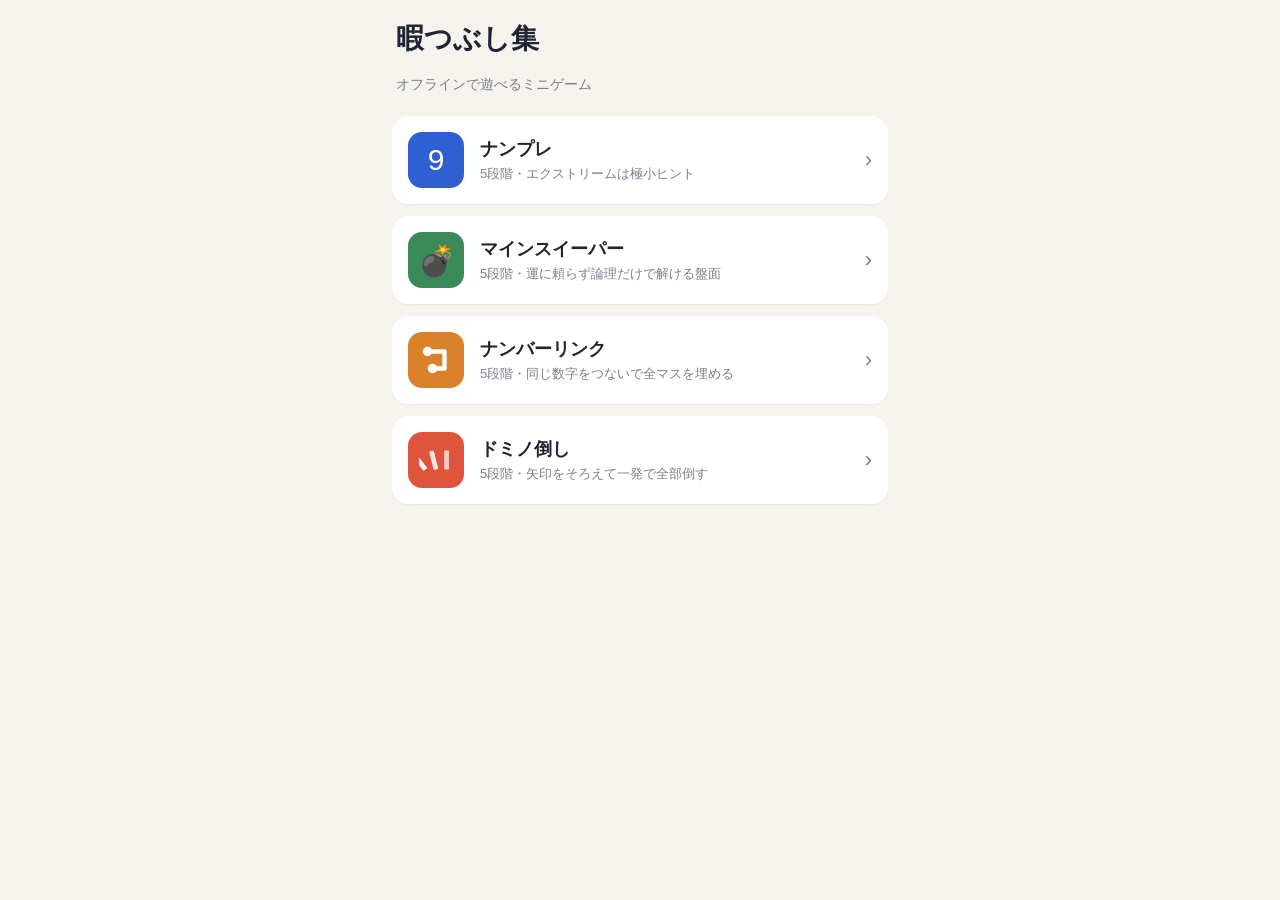
==== index.html @ 3a3f2299 "ドミノ倒し実装" ====
<!doctype html>
<html lang="ja">
<head>
  <meta charset="utf-8">
  <meta name="viewport" content="width=device-width, initial-scale=1, viewport-fit=cover, user-scalable=no">
  <title>暇つぶし集</title>
  <meta name="theme-color" content="#f6f3ee">
  <meta name="apple-mobile-web-app-capable" content="yes">
  <meta name="mobile-web-app-capable" content="yes">
  <meta name="apple-mobile-web-app-status-bar-style" content="default">
  <meta name="apple-mobile-web-app-title" content="暇つぶし集">
  <link rel="apple-touch-icon" href="icons/icon-180.png">
  <link rel="manifest" href="manifest.json">
  <link rel="stylesheet" href="style.css">
  <style>
    .hub h1 { font-size: 28px; margin: 8px 4px 4px; }
    .hub .sub { color: var(--muted); margin: 0 4px 8px; font-size: 14px; }
    .games { display: grid; gap: 12px; }
    .game {
      display: flex; align-items: center; gap: 16px;
      background: var(--surface); border-radius: 16px; padding: 16px;
      color: inherit; text-decoration: none;
      box-shadow: 0 1px 2px rgba(0,0,0,.06);
    }
    .game:active { transform: scale(.98); }
    .game .ico {
      width: 56px; height: 56px; border-radius: 14px; flex: none;
      display: flex; align-items: center; justify-content: center;
      font-size: 30px; color: #fff;
    }
    .game h2 { font-size: 18px; margin: 0 0 4px; }
    .game p { margin: 0; font-size: 13px; color: var(--muted); }
    .game .resume { color: var(--accent); font-weight: 600; }
    .chev { margin-left: auto; color: var(--muted); font-size: 22px; }
    .hub .offline { margin-top: auto; }
  </style>
</head>
<body>
  <main class="app hub">
    <h1>暇つぶし集</h1>
    <p class="sub">オフラインで遊べるミニゲーム</p>

    <nav class="games">
      <a class="game" href="numpre.html">
        <div class="ico" style="background:#2f5fd0">9</div>
        <div>
          <h2>ナンプレ</h2>
          <p id="numpreInfo">5段階・エクストリームは極小ヒント</p>
        </div>
        <span class="chev">›</span>
      </a>
      <a class="game" href="mines.html">
        <div class="ico" style="background:#3b8a5a">💣</div>
        <div>
          <h2>マインスイーパー</h2>
          <p id="minesInfo">5段階・運に頼らず論理だけで解ける盤面</p>
        </div>
        <span class="chev">›</span>
      </a>
      <a class="game" href="link.html">
        <div class="ico" style="background:#d9822b">
          <svg viewBox="0 0 10 10" width="34" height="34" aria-hidden="true">
            <path d="M2.5 2.5 H7.5 V7.5 H4" fill="none" stroke="#fff" stroke-width="1.3" stroke-linecap="round" stroke-linejoin="round"/>
            <circle cx="2.5" cy="2.5" r="1.4" fill="#fff"/><circle cx="4" cy="7.5" r="1.4" fill="#fff"/>
          </svg>
        </div>
        <div>
          <h2>ナンバーリンク</h2>
          <p id="linkInfo">5段階・同じ数字をつないで全マスを埋める</p>
        </div>
        <span class="chev">›</span>
      </a>
      <a class="game" href="domino.html">
        <div class="ico" style="background:#e0533d">
          <svg viewBox="0 0 10 10" width="34" height="34" aria-hidden="true">
            <rect x="1.2" y="2.2" width="1.4" height="5.6" rx=".3" fill="#fff" transform="rotate(-38 1.9 7.8)"/>
            <rect x="4.3" y="2.2" width="1.4" height="5.6" rx=".3" fill="#fff" fill-opacity=".85" transform="rotate(-14 5 7.8)"/>
            <rect x="7.4" y="2.2" width="1.4" height="5.6" rx=".3" fill="#fff" fill-opacity=".7"/>
          </svg>
        </div>
        <div>
          <h2>ドミノ倒し</h2>
          <p id="dominoInfo">5段階・矢印をそろえて一発で全部倒す</p>
        </div>
        <span class="chev">›</span>
      </a>
    </nav>

    <p id="offline" class="offline"></p>
  </main>

  <script>
    // 途中のゲームがあれば「続きから」と表示
    function read(key) { try { return JSON.parse(localStorage.getItem(key)); } catch { return null; } }
    const n = read('numpre-save-v1');
    if (n && !n.completed && n.history && n.history.length) {
      document.getElementById('numpreInfo').innerHTML = '<span class="resume">続きから遊べます</span>';
    }
    const m = read('mines-save-v1');
    if (m && m.status === 'playing') {
      document.getElementById('minesInfo').innerHTML = '<span class="resume">続きから遊べます</span>';
    }
    const l = read('link-save-v1');
    if (l && l.status === 'playing' && l.history && l.history.length) {
      document.getElementById('linkInfo').innerHTML = '<span class="resume">続きから遊べます</span>';
    }
    const dm = read('domino-save-v1');
    if (dm && dm.status === 'playing' && ((dm.history && dm.history.length) || dm.tries)) {
      document.getElementById('dominoInfo').innerHTML = '<span class="resume">続きから遊べます</span>';
    }
    if ('serviceWorker' in navigator) navigator.serviceWorker.register('sw.js').catch(() => {});
  </script>
</body>
</html>
---- style.css ----
:root {
  --bg: #f6f3ee;
  --surface: #ffffff;
  --ink: #1f2430;
  --muted: #7a7f8c;
  --line: #cfd3db;
  --line-strong: #1f2430;
  --given: #1f2430;
  --input: #2f5fd0;
  --error: #d23c3c;
  --error-bg: #fbe3e3;
  --peer: #e9edf5;
  --same: #c9d6f2;
  --selected: #a9c0f0;
  --accent: #2f5fd0;
}
@media (prefers-color-scheme: dark) {
  :root {
    --bg: #15171c;
    --surface: #1e2129;
    --ink: #e8eaf0;
    --muted: #8b90a0;
    --line: #3a3f4c;
    --line-strong: #c3c7d2;
    --given: #e8eaf0;
    --input: #7fa2ff;
    --error: #ff7070;
    --error-bg: #4a2427;
    --peer: #262a35;
    --same: #2f3b5a;
    --selected: #3b4f80;
    --accent: #7fa2ff;
  }
}

* { box-sizing: border-box; -webkit-tap-highlight-color: transparent; }
html, body { margin: 0; height: 100%; }
body {
  background: var(--bg);
  color: var(--ink);
  font-family: -apple-system, BlinkMacSystemFont, "Hiragino Sans", "Noto Sans JP", sans-serif;
  touch-action: manipulation;        /* ダブルタップ拡大を防ぐ */
  -webkit-user-select: none;
  user-select: none;
  overscroll-behavior: none;
}
button, select { font: inherit; color: inherit; }

.app {
  max-width: 520px;
  margin: 0 auto;
  min-height: 100%;
  padding: calc(env(safe-area-inset-top) + 12px) 12px calc(env(safe-area-inset-bottom) + 16px);
  display: flex;
  flex-direction: column;
  gap: 14px;
}

/* ヘッダー */
.top { display: flex; align-items: center; justify-content: space-between; gap: 8px; }
.top select {
  background: var(--surface);
  border: 1px solid var(--line);
  border-radius: 10px;
  padding: 8px 10px;
}
.status { display: flex; gap: 12px; color: var(--muted); font-variant-numeric: tabular-nums; font-size: 15px; }
.btn-text { background: none; border: none; color: var(--accent); font-weight: 600; padding: 8px 4px; }

.offline { margin: -6px 0 0; font-size: 12px; color: var(--muted); text-align: center; }
.offline.ok { color: #2e9e5b; }
.offline.warn { color: var(--error); }

/* 盤面 */
.board {
  display: grid;
  grid-template-columns: repeat(9, 1fr);
  grid-template-rows: repeat(9, 1fr);   /* 数字のない行がつぶれないように */
  aspect-ratio: 1;
  width: 100%;
  background: var(--surface);
  border: 2px solid var(--line-strong);
  border-radius: 6px;
  overflow: hidden;
}
.cell {
  position: relative;
  min-width: 0; min-height: 0;
  display: flex; align-items: center; justify-content: center;
  border-right: 1px solid var(--line);
  border-bottom: 1px solid var(--line);
  font-size: clamp(20px, 6.5vw, 32px);
  font-variant-numeric: tabular-nums;
  color: var(--input);
  cursor: pointer;
}
.cell:nth-child(9n) { border-right: none; }
.cell:nth-child(n+73) { border-bottom: none; }
.cell.box-r { border-right: 2px solid var(--line-strong); }
.cell.box-b { border-bottom: 2px solid var(--line-strong); }
.cell.given { color: var(--given); font-weight: 600; }
.cell.peer { background: var(--peer); }
.cell.same { background: var(--same); }
.cell.selected { background: var(--selected); }
.cell.error { color: var(--error); }
.cell.error:not(.selected) { background: var(--error-bg); }
.cell.flash { animation: flash .5s ease; }
@keyframes flash { 50% { background: var(--same); } }

.notes {
  position: absolute; inset: 1px;
  display: grid; grid-template-columns: repeat(3, 1fr); grid-template-rows: repeat(3, 1fr);
  font-size: clamp(8px, 2.4vw, 12px);
  color: var(--muted);
  line-height: 1;
}
.notes span { display: flex; align-items: center; justify-content: center; }
.notes span.hl { color: var(--accent); font-weight: 700; }

/* ツール */
.tools { display: grid; grid-template-columns: repeat(4, 1fr); gap: 6px; }
.tool {
  position: relative;
  display: flex; flex-direction: column; align-items: center; gap: 2px;
  background: none; border: none; padding: 6px 0;
  font-size: 12px; color: var(--muted);
}
.tool .icon { font-size: 22px; color: var(--ink); line-height: 1.1; }
.tool.on .icon, .tool.on { color: var(--accent); }
.badge {
  position: absolute; top: 0; right: 18%;
  font-size: 9px; padding: 1px 4px; border-radius: 6px;
  background: var(--line); color: var(--ink);
}
.tool.on .badge { background: var(--accent); color: var(--surface); }

/* 数字パッド */
.pad { display: grid; grid-template-columns: repeat(9, 1fr); gap: 4px; }
.num {
  display: flex; flex-direction: column; align-items: center;
  background: none; border: none; padding: 4px 0;
  font-size: clamp(26px, 8vw, 36px); color: var(--accent);
}
.num small { font-size: 11px; color: var(--muted); }
.num:disabled { visibility: hidden; }
.num:active { transform: scale(.9); }

/* ダイアログ */
.overlay {
  position: fixed; inset: 0; background: rgba(0,0,0,.4);
  display: flex; align-items: center; justify-content: center; padding: 24px;
}
.overlay[hidden] { display: none; }
.dialog {
  background: var(--surface); border-radius: 16px; padding: 24px;
  width: 100%; max-width: 320px; text-align: center;
}
.dialog h2 { margin: 0 0 8px; }
.dialog p { color: var(--muted); white-space: pre-line; margin: 0 0 20px; line-height: 1.6; }
.loading .dialog { max-width: 220px; }
.loading .dialog p { margin: 12px 0 0; }
.spinner {
  width: 36px; height: 36px; margin: 0 auto;
  border: 4px solid var(--line); border-top-color: var(--accent);
  border-radius: 50%; animation: spin .8s linear infinite;
}
@keyframes spin { to { transform: rotate(360deg); } }
.btn-primary {
  width: 100%; padding: 12px; border: none; border-radius: 10px;
  background: var(--accent); color: var(--surface); font-weight: 700;
}

/* ゲーム一覧へ戻るボタン（全ゲーム共通） */
.back {
  font-size: 34px; line-height: 1; color: var(--accent);
  text-decoration: none; padding: 0 6px 4px 0;
}

/* ===== 配置の調整（layout.js） ===== */
.app { transform-origin: top center; position: relative; }
body.moved { position: fixed; inset: 0; overflow: hidden; }
body.moved .app { min-height: 0; }
.layout-btn {
  flex: none; display: flex; align-items: center; justify-content: center;
  width: 34px; height: 34px; padding: 0; border: none; border-radius: 10px;
  background: none; color: var(--muted);
}
body.layout-editing .layout-btn { background: var(--accent); color: var(--surface); position: relative; z-index: 60; }
.layout-cover {
  display: none; position: absolute; inset: 0; z-index: 50;
  border: 2px dashed var(--accent); border-radius: 14px;
  background: color-mix(in srgb, var(--accent) 8%, transparent);
  touch-action: none; align-items: center; justify-content: center; text-align: center;
}
.layout-cover span {
  background: var(--accent); color: var(--surface); font-size: 13px; font-weight: 700;
  padding: 8px 14px; border-radius: 999px; line-height: 1.5;
}
body.layout-editing .layout-cover { display: flex; }
.layout-panel {
  position: fixed; left: 8px; right: 8px; bottom: calc(env(safe-area-inset-bottom) + 8px);
  max-width: 520px; margin: 0 auto; z-index: 100;
  background: var(--surface); border-radius: 16px; padding: 12px 14px;
  box-shadow: 0 6px 24px rgba(0,0,0,.18);
  display: grid; gap: 10px;
}
.layout-panel[hidden] { display: none; }
.lp-row { display: flex; align-items: center; gap: 10px; }
.lp-row input { flex: 1; accent-color: var(--accent); }
.lp-label { font-size: 13px; color: var(--muted); }
.lp-pct { width: 3em; text-align: right; font-variant-numeric: tabular-nums; font-size: 13px; }
.lp-btns button {
  flex: 1; padding: 9px 0; border: 1px solid var(--line); border-radius: 10px;
  background: none; font-size: 13px; font-weight: 600;
}
.lp-btns .lp-done { background: var(--accent); border-color: var(--accent); color: var(--surface); }

/* ヘッダーの文字を折り返さない */
.top > * { white-space: nowrap; }
.top select { min-width: 0; flex: 0 1 auto; text-overflow: ellipsis; }
.top .status { gap: 8px; }
.top select { font-size: 15px; padding: 7px 4px 7px 8px; }
.top { gap: 6px; }
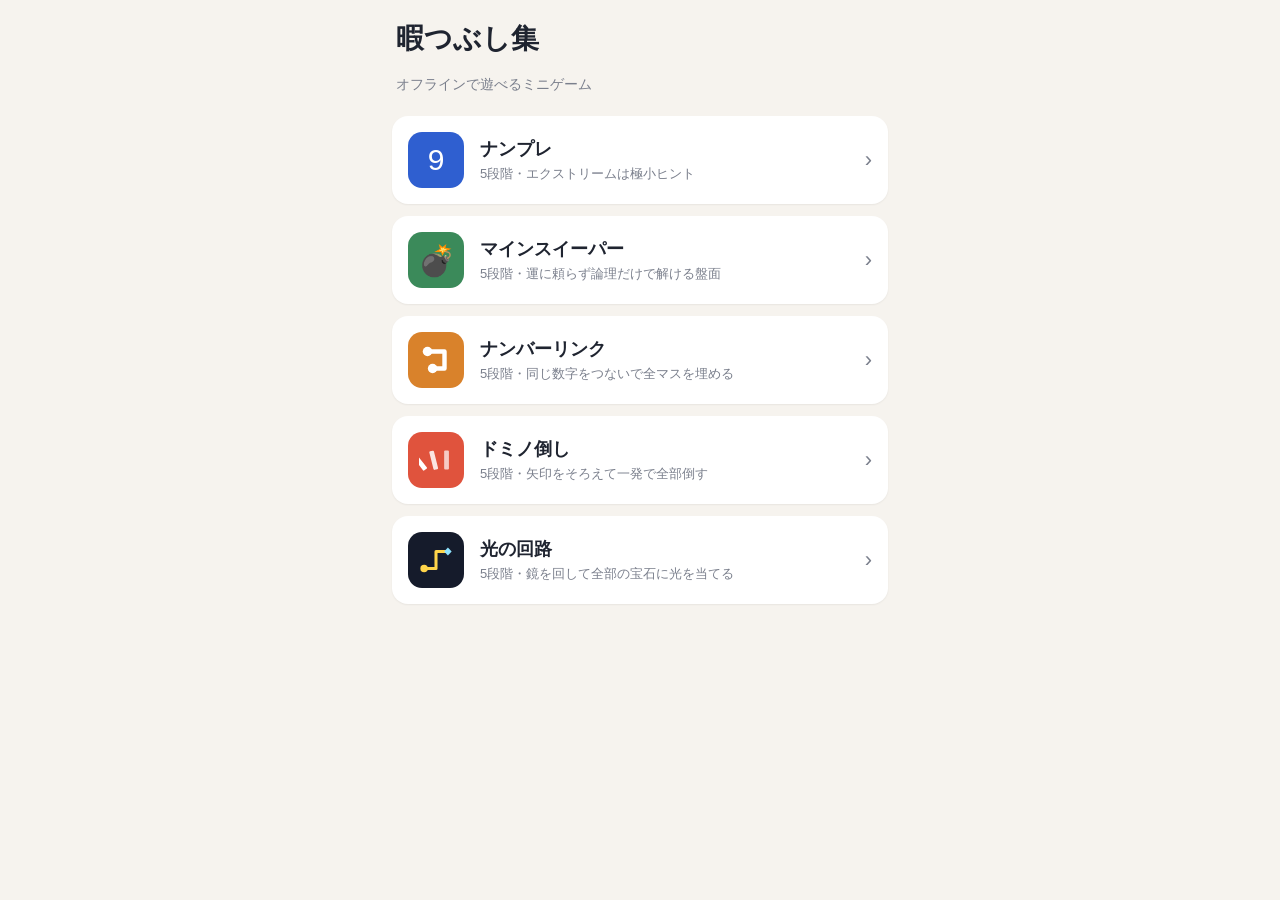
==== commit 85e01636: "光の回路実装" ====
--- a/index.html
+++ b/index.html
@@ -84,6 +84,20 @@
         </div>
         <span class="chev">›</span>
       </a>
+      <a class="game" href="light.html">
+        <div class="ico" style="background:#151b2b">
+          <svg viewBox="0 0 10 10" width="34" height="34" aria-hidden="true">
+            <path d="M1.5 7.5 H5 V2.5 H8.5" fill="none" stroke="#ffd54a" stroke-width=".9" stroke-linecap="round" stroke-linejoin="round"/>
+            <circle cx="1.5" cy="7.5" r="1.1" fill="#ffd54a"/>
+            <path d="M8.5 1.3 L9.6 2.5 L8.5 3.7 L7.4 2.5 Z" fill="#8fe3ff"/>
+          </svg>
+        </div>
+        <div>
+          <h2>光の回路</h2>
+          <p id="lightInfo">5段階・鏡を回して全部の宝石に光を当てる</p>
+        </div>
+        <span class="chev">›</span>
+      </a>
     </nav>
 
     <p id="offline" class="offline"></p>
@@ -108,6 +122,10 @@
     if (dm && dm.status === 'playing' && ((dm.history && dm.history.length) || dm.tries)) {
       document.getElementById('dominoInfo').innerHTML = '<span class="resume">続きから遊べます</span>';
     }
+    const lt = read('light-save-v1');
+    if (lt && lt.status === 'playing' && lt.taps) {
+      document.getElementById('lightInfo').innerHTML = '<span class="resume">続きから遊べます</span>';
+    }
     if ('serviceWorker' in navigator) navigator.serviceWorker.register('sw.js').catch(() => {});
   </script>
 </body>
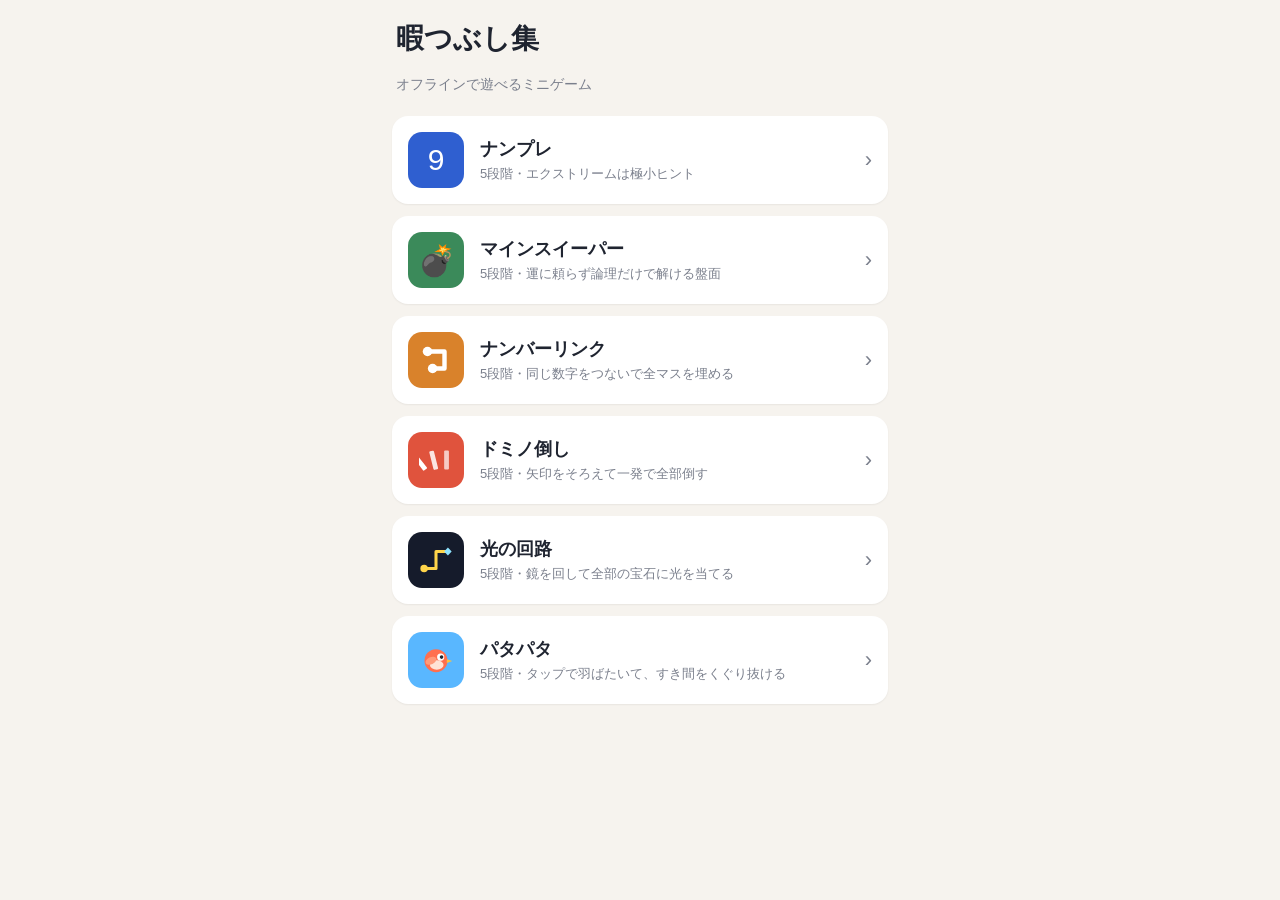
==== commit b9a47e57: "ぱたぱた" ====
--- a/index.html
+++ b/index.html
@@ -98,6 +98,22 @@
         </div>
         <span class="chev">›</span>
       </a>
+      <a class="game" href="flappy.html">
+        <div class="ico" style="background:#59b7ff">
+          <svg viewBox="0 0 10 10" width="36" height="36" aria-hidden="true">
+            <circle cx="5" cy="5.2" r="3.2" fill="#ff6f4f"/>
+            <ellipse cx="5.2" cy="6.4" rx="1.9" ry="1.3" fill="#ffe3d6"/>
+            <ellipse cx="3.6" cy="5.2" rx="1.6" ry="1" fill="#ff9a7a" transform="rotate(-25 3.6 5.2)"/>
+            <circle cx="6.3" cy="4.2" r="1" fill="#fff"/><circle cx="6.55" cy="4.2" r=".5" fill="#1f2430"/>
+            <path d="M8 4.8 L9.5 5.3 L8 5.8 Z" fill="#ffc23d"/>
+          </svg>
+        </div>
+        <div>
+          <h2>パタパタ</h2>
+          <p id="flappyInfo">5段階・タップで羽ばたいて、すき間をくぐり抜ける</p>
+        </div>
+        <span class="chev">›</span>
+      </a>
     </nav>
 
     <p id="offline" class="offline"></p>
@@ -126,6 +142,11 @@
     if (lt && lt.status === 'playing' && lt.taps) {
       document.getElementById('lightInfo').innerHTML = '<span class="resume">続きから遊べます</span>';
     }
+    const fs = read('flappy-stats-v1');
+    if (fs) {
+      const best = Math.max(0, ...Object.values(fs).map((v) => v.best || 0));
+      if (best > 0) document.getElementById('flappyInfo').innerHTML = `<span class="resume">ベスト ${best}</span>・タップで羽ばたいて、すき間をくぐる`;
+    }
     if ('serviceWorker' in navigator) navigator.serviceWorker.register('sw.js').catch(() => {});
   </script>
 </body>
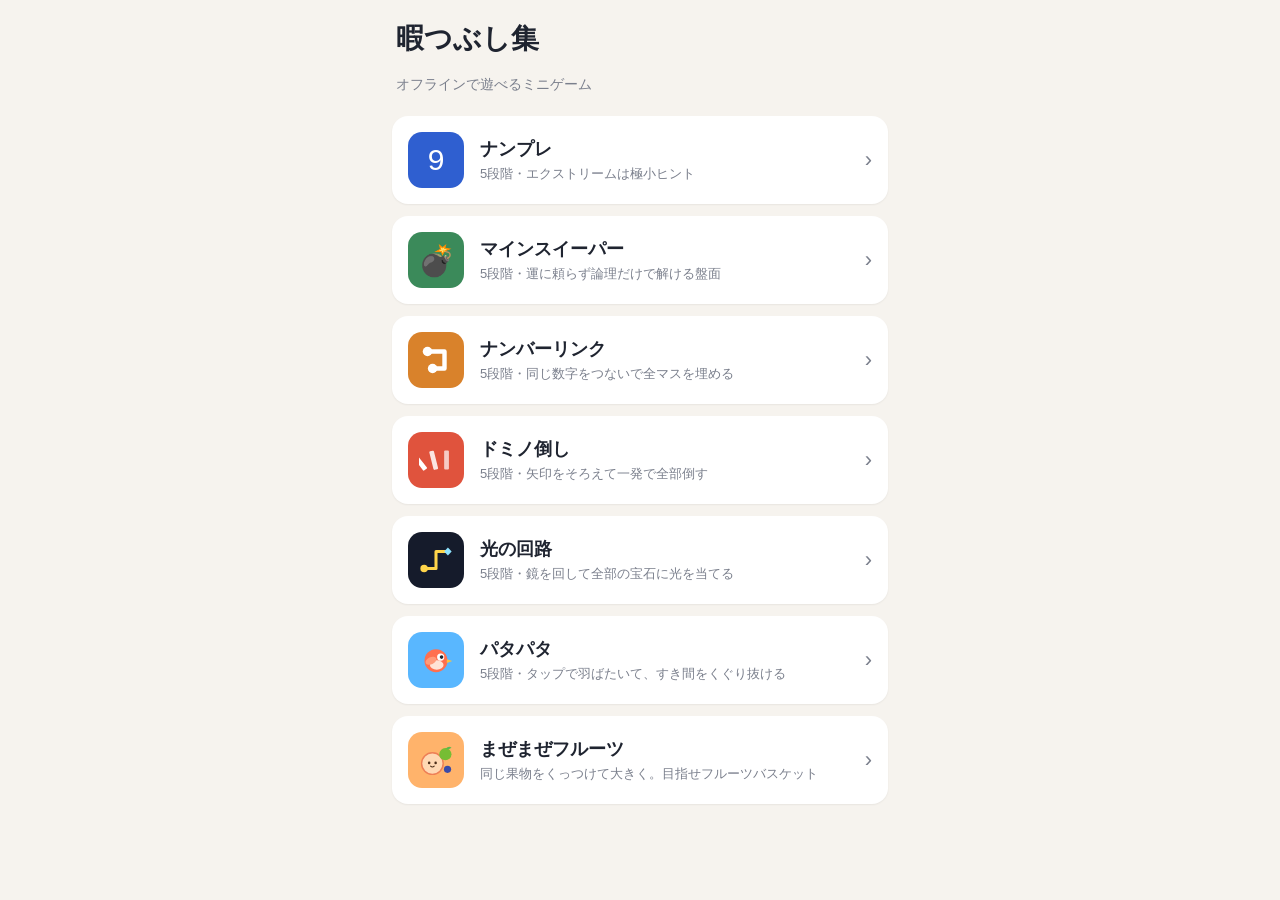
==== commit bb8848d7: "修正" ====
--- a/index.html
+++ b/index.html
@@ -114,6 +114,23 @@
         </div>
         <span class="chev">›</span>
       </a>
+      <a class="game" href="merge.html">
+        <div class="ico" style="background:#ffb36b">
+          <svg viewBox="0 0 10 10" width="36" height="36" aria-hidden="true">
+            <circle cx="4" cy="6" r="3" fill="#ffd8b4" stroke="#ee7f56" stroke-width=".4"/>
+            <circle cx="3.1" cy="5.8" r=".35" fill="#4a2c18"/><circle cx="4.9" cy="5.8" r=".35" fill="#4a2c18"/>
+            <path d="M3.5 6.7 Q4 7.2 4.5 6.7" fill="none" stroke="#4a2c18" stroke-width=".3" stroke-linecap="round"/>
+            <circle cx="7.6" cy="3.4" r="1.7" fill="#76bd34"/>
+            <path d="M7.7 1.8 Q8.6 1 9.3 1.6 Q8.5 2.3 7.7 1.8 Z" fill="#5cb84a"/>
+            <circle cx="8.2" cy="7.6" r="1" fill="#3a4aa8"/>
+          </svg>
+        </div>
+        <div>
+          <h2>まぜまぜフルーツ</h2>
+          <p id="mergeInfo">同じ果物をくっつけて大きく。目指せフルーツバスケット</p>
+        </div>
+        <span class="chev">›</span>
+      </a>
     </nav>
 
     <p id="offline" class="offline"></p>
@@ -147,6 +164,12 @@
       const best = Math.max(0, ...Object.values(fs).map((v) => v.best || 0));
       if (best > 0) document.getElementById('flappyInfo').innerHTML = `<span class="resume">ベスト ${best}</span>・タップで羽ばたいて、すき間をくぐる`;
     }
+    const mg = read('merge-save-v1'), ms = read('merge-stats-v1');
+    if (mg && !mg.gameOver && mg.bodies && mg.bodies.length > 2) {
+      document.getElementById('mergeInfo').innerHTML = '<span class="resume">続きから遊べます</span>';
+    } else if (ms && ms.best > 0) {
+      document.getElementById('mergeInfo').innerHTML = `<span class="resume">ベスト ${ms.best}</span>・同じ果物をくっつけて大きく`;
+    }
     if ('serviceWorker' in navigator) navigator.serviceWorker.register('sw.js').catch(() => {});
   </script>
 </body>
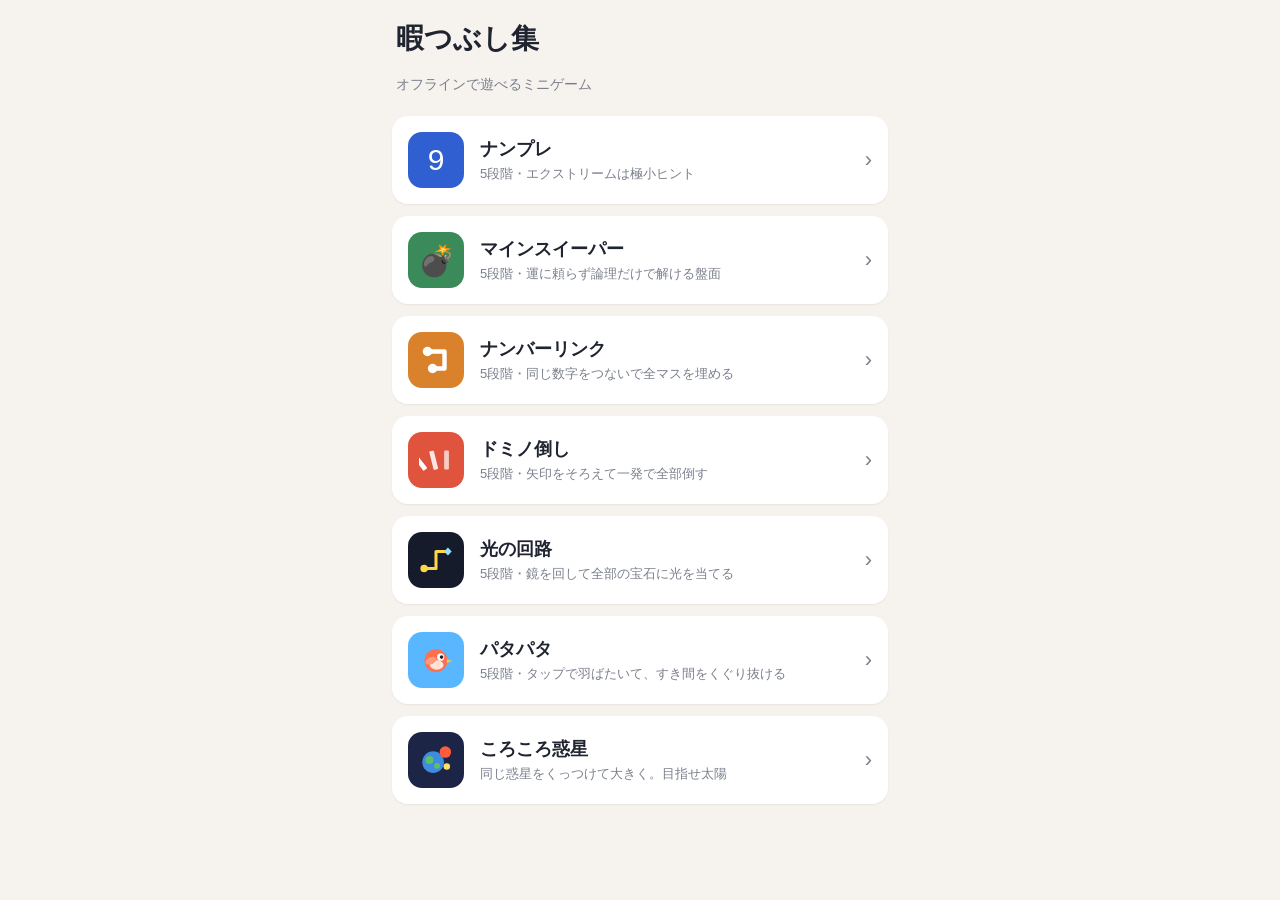
==== commit 101fd7e2: "スイカゲーム追加" ====
--- a/index.html
+++ b/index.html
@@ -115,19 +115,17 @@
         <span class="chev">›</span>
       </a>
       <a class="game" href="merge.html">
-        <div class="ico" style="background:#ffb36b">
+        <div class="ico" style="background:#1c2546">
           <svg viewBox="0 0 10 10" width="36" height="36" aria-hidden="true">
-            <circle cx="4" cy="6" r="3" fill="#ffd8b4" stroke="#ee7f56" stroke-width=".4"/>
-            <circle cx="3.1" cy="5.8" r=".35" fill="#4a2c18"/><circle cx="4.9" cy="5.8" r=".35" fill="#4a2c18"/>
-            <path d="M3.5 6.7 Q4 7.2 4.5 6.7" fill="none" stroke="#4a2c18" stroke-width=".3" stroke-linecap="round"/>
-            <circle cx="7.6" cy="3.4" r="1.7" fill="#76bd34"/>
-            <path d="M7.7 1.8 Q8.6 1 9.3 1.6 Q8.5 2.3 7.7 1.8 Z" fill="#5cb84a"/>
-            <circle cx="8.2" cy="7.6" r="1" fill="#3a4aa8"/>
+            <circle cx="4.2" cy="5.6" r="3" fill="#3f8be0"/>
+            <circle cx="3.2" cy="5" r="1.1" fill="#5cbf6a"/><circle cx="5.3" cy="6.6" r=".8" fill="#5cbf6a"/>
+            <circle cx="7.6" cy="2.8" r="1.6" fill="#ff5a3c"/>
+            <circle cx="8" cy="6.8" r=".9" fill="#ffe066"/>
           </svg>
         </div>
         <div>
-          <h2>まぜまぜフルーツ</h2>
-          <p id="mergeInfo">同じ果物をくっつけて大きく。目指せフルーツバスケット</p>
+          <h2>ころころ惑星</h2>
+          <p id="mergeInfo">同じ惑星をくっつけて大きく。目指せ太陽</p>
         </div>
         <span class="chev">›</span>
       </a>
@@ -168,7 +166,7 @@
     if (mg && !mg.gameOver && mg.bodies && mg.bodies.length > 2) {
       document.getElementById('mergeInfo').innerHTML = '<span class="resume">続きから遊べます</span>';
     } else if (ms && ms.best > 0) {
-      document.getElementById('mergeInfo').innerHTML = `<span class="resume">ベスト ${ms.best}</span>・同じ果物をくっつけて大きく`;
+      document.getElementById('mergeInfo').innerHTML = `<span class="resume">ベスト ${ms.best}</span>・同じ惑星をくっつけて大きく`;
     }
     if ('serviceWorker' in navigator) navigator.serviceWorker.register('sw.js').catch(() => {});
   </script>
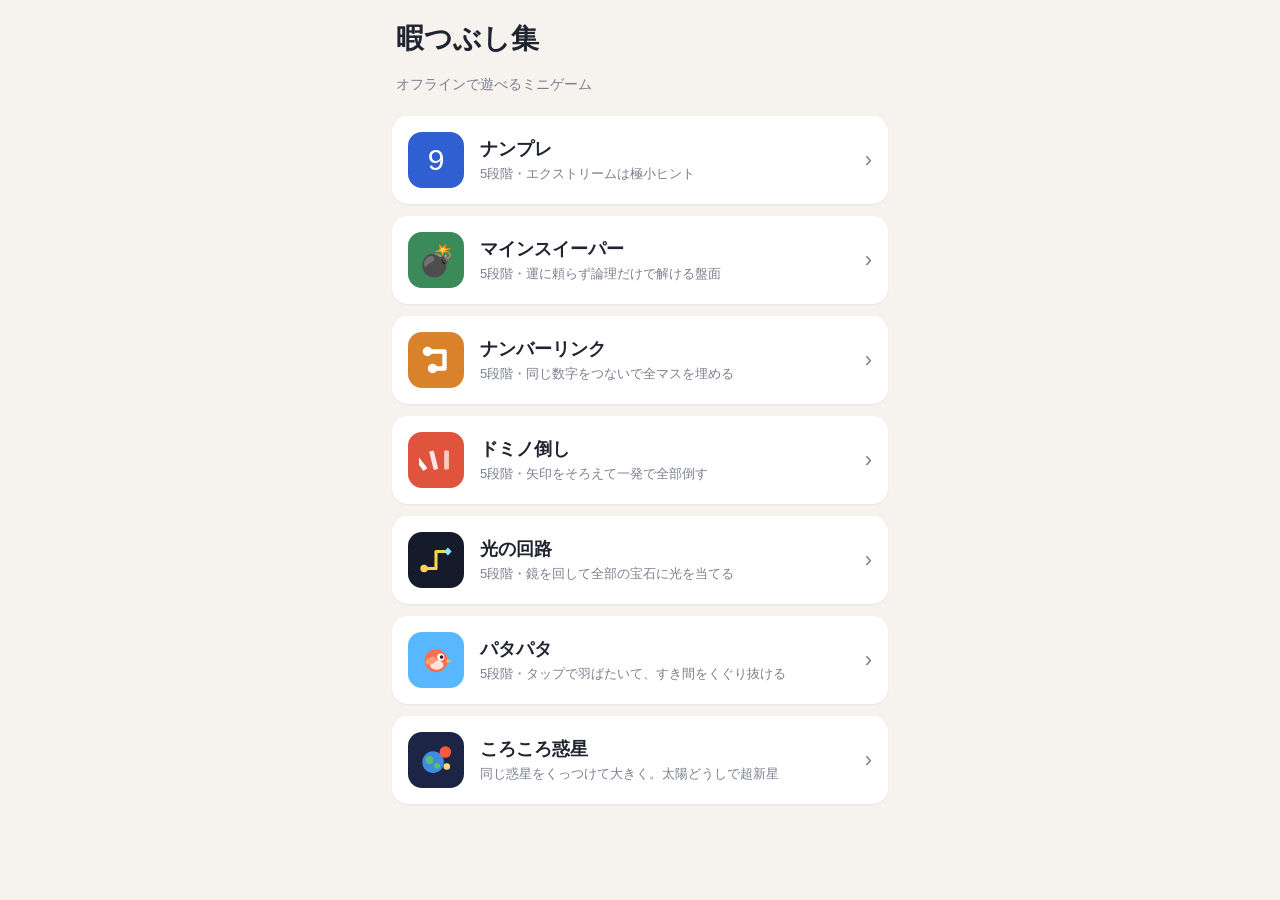
==== commit e3aac46f: "ダブル太陽ができるように修正" ====
--- a/index.html
+++ b/index.html
@@ -125,7 +125,7 @@
         </div>
         <div>
           <h2>ころころ惑星</h2>
-          <p id="mergeInfo">同じ惑星をくっつけて大きく。目指せ太陽</p>
+          <p id="mergeInfo">同じ惑星をくっつけて大きく。太陽どうしで超新星</p>
         </div>
         <span class="chev">›</span>
       </a>
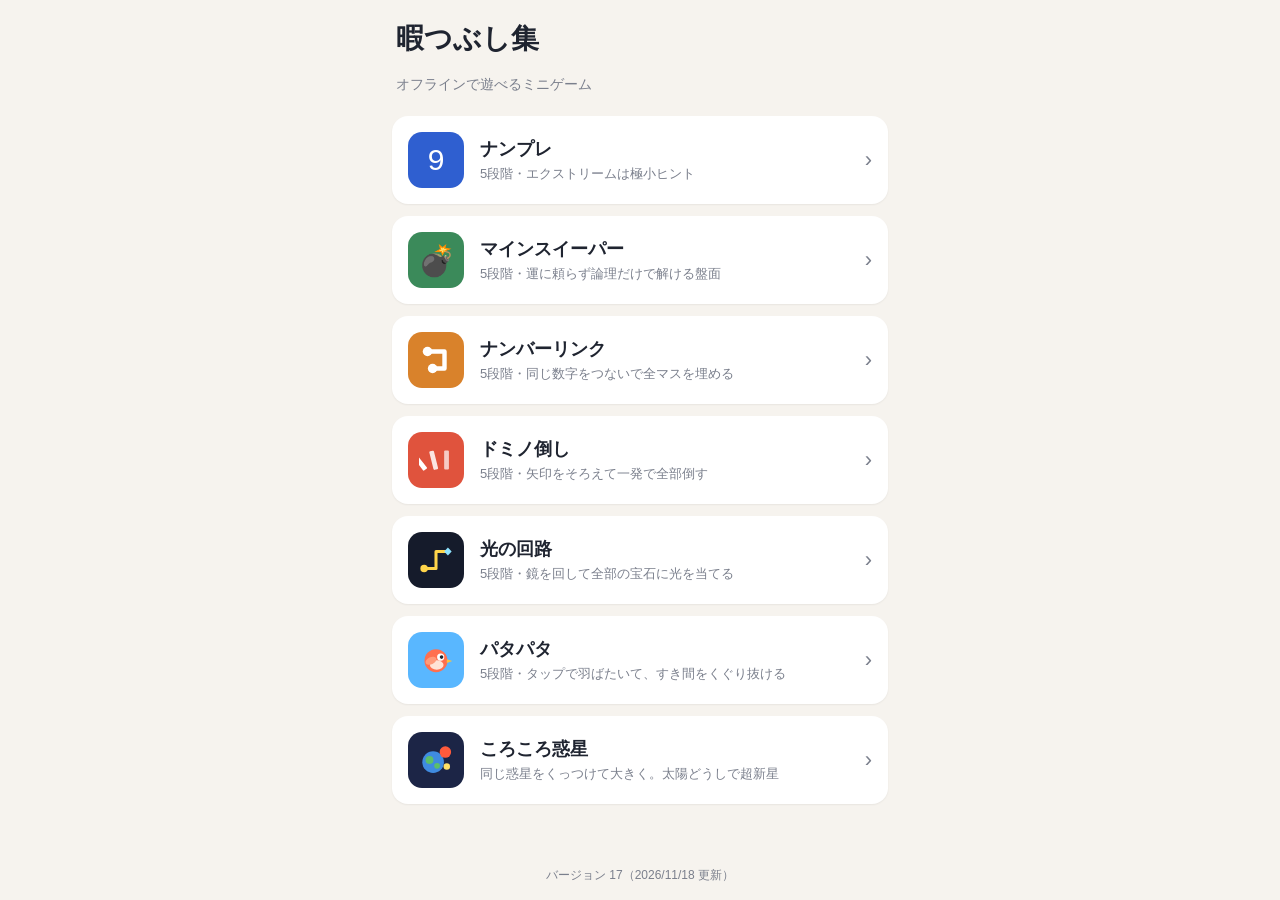
==== commit 0680daff: "惑星の挙動修正とバージョン表示" ====
--- a/index.html
+++ b/index.html
@@ -33,6 +33,7 @@
     .game .resume { color: var(--accent); font-weight: 600; }
     .chev { margin-left: auto; color: var(--muted); font-size: 22px; }
     .hub .offline { margin-top: auto; }
+    .hub .version { margin: 4px 0 0; text-align: center; font-size: 12px; color: var(--muted); font-variant-numeric: tabular-nums; }
   </style>
 </head>
 <body>
@@ -132,7 +133,10 @@
     </nav>
 
     <p id="offline" class="offline"></p>
+    <p id="version" class="version"></p>
   </main>
+
+  <script src="version.js"></script>
 
   <script>
     // 途中のゲームがあれば「続きから」と表示
@@ -168,6 +172,11 @@
     } else if (ms && ms.best > 0) {
       document.getElementById('mergeInfo').innerHTML = `<span class="resume">ベスト ${ms.best}</span>・同じ惑星をくっつけて大きく`;
     }
+    // バージョン表示
+    if (typeof APP_VERSION !== 'undefined') {
+      const d = APP_VERSION.date.replace(/-/g, '/');
+      document.getElementById('version').textContent = `バージョン ${APP_VERSION.number}（${d} 更新）`;
+    }
     if ('serviceWorker' in navigator) navigator.serviceWorker.register('sw.js').catch(() => {});
   </script>
 </body>
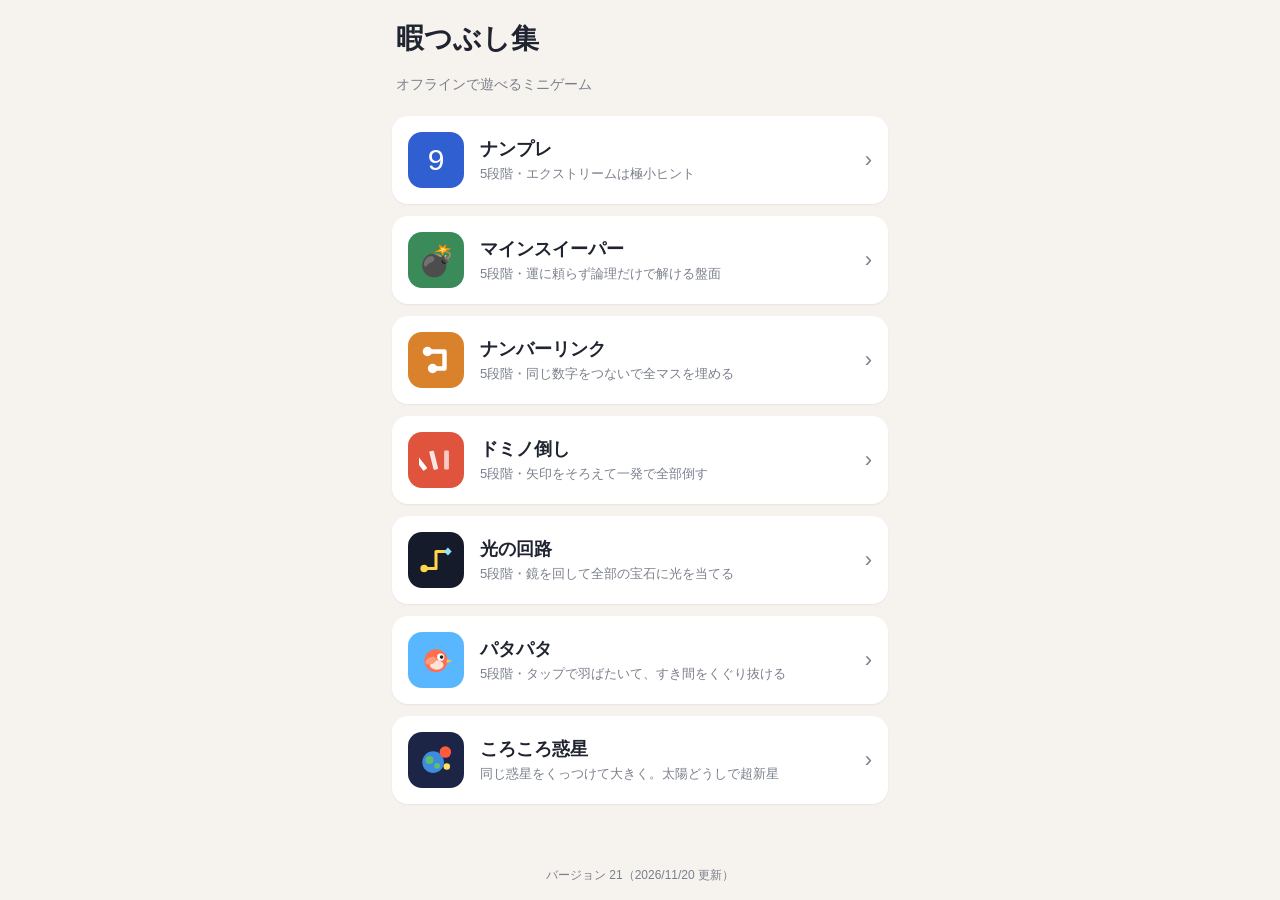
==== commit bd433d18: "惑星の種類変更" ====
--- a/index.html
+++ b/index.html
@@ -166,7 +166,7 @@
       const best = Math.max(0, ...Object.values(fs).map((v) => v.best || 0));
       if (best > 0) document.getElementById('flappyInfo').innerHTML = `<span class="resume">ベスト ${best}</span>・タップで羽ばたいて、すき間をくぐる`;
     }
-    const mg = read('merge-save-v1'), ms = read('merge-stats-v1');
+    const mg = read('merge-save-v2'), ms = read('merge-stats-v1');
     if (mg && !mg.gameOver && mg.bodies && mg.bodies.length > 2) {
       document.getElementById('mergeInfo').innerHTML = '<span class="resume">続きから遊べます</span>';
     } else if (ms && ms.best > 0) {
